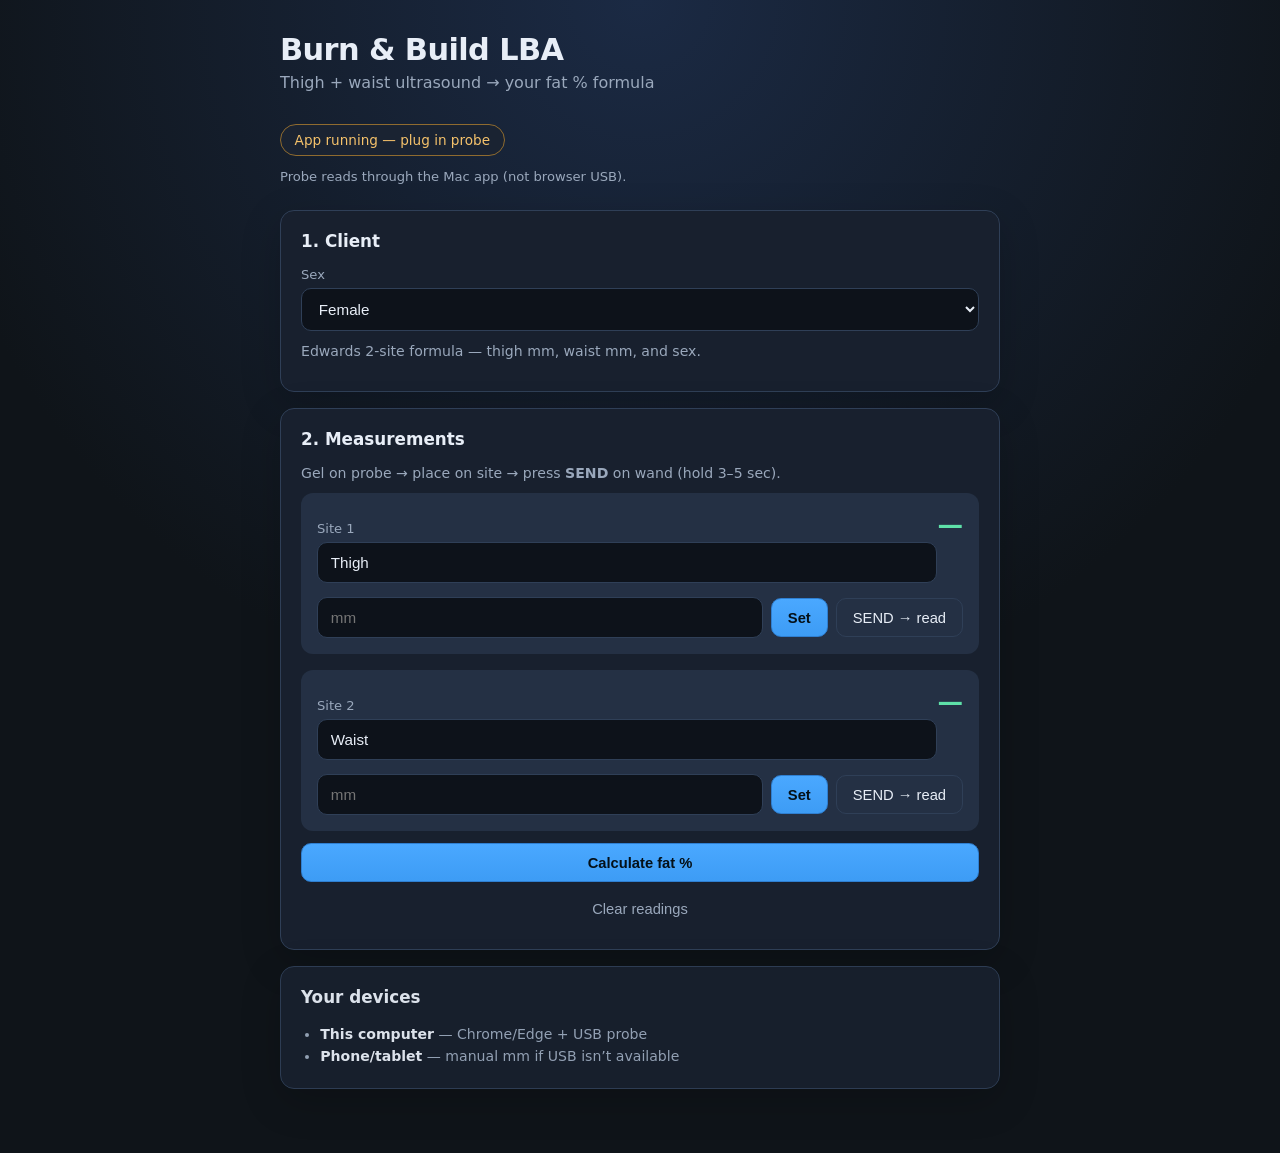
==== templates/index.html @ 77f8fb45 "Initial commit: Scanoprobe ultrasound reader" ====
<!DOCTYPE html>
<html lang="en">
<head>
  <meta charset="UTF-8">
  <meta name="viewport" content="width=device-width, initial-scale=1.0, viewport-fit=cover">
  <meta name="theme-color" content="#0f1419">
  <meta name="apple-mobile-web-app-capable" content="yes">
  <title>Burn &amp; Build LBA</title>
  <link rel="stylesheet" href="/static/style.css">
  <link rel="manifest" href="/static/manifest.webmanifest">
</head>
<body data-backend="flask">
  <main class="container">
    <header>
      <h1>Burn &amp; Build LBA</h1>
      <p class="subtitle">Thigh + waist ultrasound → your fat % formula</p>
      <div class="header-actions">
        <div id="device-status" class="status-pill">Loading…</div>
        <button type="button" class="btn secondary" id="connect-probe">Connect probe</button>
      </div>
      <p id="compat-note" class="compat-note"></p>
    </header>

    <section id="result" class="card result-card hidden">
      <span class="result-label">Body fat</span>
      <span class="result-value" id="fat-percent">—</span>
    </section>

    <section class="card">
      <h2>1. Client</h2>
      <label class="field">
        <span>Sex</span>
        <select id="sex-input">
          <option value="female">Female</option>
          <option value="male">Male</option>
        </select>
      </label>
      <p class="hint">Edwards 2-site formula — thigh mm, waist mm, and sex.</p>
    </section>

    <section class="card">
      <h2>2. Measurements</h2>
      <p class="hint">Gel on probe → place on site → press <strong>SEND</strong> on wand (hold 3–5 sec).</p>
      <div class="sites">
        <article class="site">
          <div class="site-header">
            <label class="field compact">
              <span>Site 1</span>
              <input id="site1-name" type="text" placeholder="Thigh" value="Thigh" autocomplete="off">
            </label>
            <span class="reading" id="mm1-display">—</span>
          </div>
          <div class="measure-row">
            <input id="mm1-input" type="number" step="0.1" min="0.1" max="80" placeholder="mm" inputmode="decimal">
            <button type="button" class="btn primary" data-action="save-mm" data-site="1">Set</button>
            <button type="button" class="btn secondary" data-action="probe" data-site="1">SEND → read</button>
          </div>
        </article>

        <article class="site">
          <div class="site-header">
            <label class="field compact">
              <span>Site 2</span>
              <input id="site2-name" type="text" placeholder="Waist" value="Waist" autocomplete="off">
            </label>
            <span class="reading" id="mm2-display">—</span>
          </div>
          <div class="measure-row">
            <input id="mm2-input" type="number" step="0.1" min="0.1" max="80" placeholder="mm" inputmode="decimal">
            <button type="button" class="btn primary" data-action="save-mm" data-site="2">Set</button>
            <button type="button" class="btn secondary" data-action="probe" data-site="2">SEND → read</button>
          </div>
        </article>
      </div>
      <button type="button" class="btn primary wide" id="calculate-btn">Calculate fat %</button>
      <button type="button" class="btn ghost" id="reset-btn">Clear readings</button>
    </section>

    <section class="card muted compat-card">
      <h2>Your devices</h2>
      <ul class="compat-list">
        <li><strong>This computer</strong> — Chrome/Edge + USB probe</li>
        <li><strong>Phone/tablet</strong> — manual mm if USB isn’t available</li>
      </ul>
    </section>
  </main>

  <div id="toast" class="toast hidden"></div>
  <script type="module" src="/static/app.js?v=5"></script>
</body>
</html>
---- static/style.css ----
:root {
  color-scheme: light dark;
  --bg: #0f1419;
  --surface: #1a2332;
  --surface-2: #243044;
  --text: #e8eef7;
  --muted: #9aa8bc;
  --accent: #3d9cf5;
  --accent-2: #5ee0a8;
  --danger: #ff6b6b;
  --border: #2f3f57;
  --radius: 14px;
  font-family: "Segoe UI", system-ui, -apple-system, sans-serif;
}

* { box-sizing: border-box; }

body {
  margin: 0;
  min-height: 100vh;
  background: radial-gradient(circle at top, #1b2a44, var(--bg) 55%);
  color: var(--text);
}

.container {
  max-width: 760px;
  margin: 0 auto;
  padding: 2rem 1.25rem 3rem;
}

header { margin-bottom: 1.5rem; }

h1 {
  margin: 0 0 0.35rem;
  font-size: 1.9rem;
  letter-spacing: -0.02em;
}

.subtitle {
  margin: 0;
  color: var(--muted);
}

.header-actions {
  display: flex;
  flex-wrap: wrap;
  gap: 0.6rem;
  align-items: center;
  margin-top: 1rem;
}

.compat-note {
  margin: 0.75rem 0 0;
  font-size: 0.82rem;
  color: var(--muted);
  line-height: 1.4;
}

.compat-list {
  margin: 0;
  padding-left: 1.2rem;
  color: var(--muted);
  font-size: 0.88rem;
  line-height: 1.6;
}

.compat-list strong {
  color: var(--text);
}

@media (max-width: 520px) {
  .measure-row {
    flex-wrap: wrap;
  }
  .measure-row .btn {
    flex: 1;
    min-width: calc(50% - 0.25rem);
  }
}

.status-pill {
  display: inline-block;
  margin-top: 1rem;
  padding: 0.45rem 0.85rem;
  border-radius: 999px;
  font-size: 0.85rem;
  background: var(--surface);
  border: 1px solid var(--border);
}

.status-pill.ok { border-color: #2f8f67; color: var(--accent-2); }
.status-pill.warn { border-color: #8f6b2f; color: #f5c26b; }
.status-pill.err { border-color: #8f3f3f; color: var(--danger); }

.card {
  background: color-mix(in srgb, var(--surface) 92%, black);
  border: 1px solid var(--border);
  border-radius: var(--radius);
  padding: 1.25rem;
  margin-bottom: 1rem;
  box-shadow: 0 12px 40px rgba(0, 0, 0, 0.18);
}

.card.muted { opacity: 0.95; }

h2 {
  margin: 0 0 1rem;
  font-size: 1.05rem;
}

.sites {
  display: grid;
  gap: 1rem;
}

.site {
  background: var(--surface-2);
  border-radius: 12px;
  padding: 1rem;
}

.site-header {
  display: flex;
  justify-content: space-between;
  align-items: baseline;
  margin-bottom: 0.85rem;
}

.site-header h3 {
  margin: 0;
  font-size: 1rem;
}

.reading {
  font-size: 1.6rem;
  font-weight: 700;
  color: var(--accent-2);
}

.actions, .row {
  display: flex;
  flex-wrap: wrap;
  gap: 0.6rem;
}

.row.labels { align-items: end; }

.btn {
  border: 1px solid var(--border);
  border-radius: 10px;
  padding: 0.65rem 1rem;
  font-size: 0.92rem;
  cursor: pointer;
  background: var(--surface);
  color: var(--text);
}

.btn.primary {
  background: linear-gradient(180deg, #4aa8ff, var(--accent));
  border-color: #2f7fd1;
  color: #041018;
  font-weight: 600;
}

.btn.secondary {
  background: transparent;
}

.field {
  display: flex;
  flex-direction: column;
  gap: 0.35rem;
  flex: 1;
  min-width: 180px;
  margin-bottom: 0.75rem;
}

.field span {
  font-size: 0.82rem;
  color: var(--muted);
}

input,
select {
  width: 100%;
  border: 1px solid var(--border);
  border-radius: 10px;
  padding: 0.7rem 0.8rem;
  background: #0d121a;
  color: var(--text);
  font-size: 0.95rem;
}

.hint {
  margin: 0 0 0.75rem;
  color: var(--muted);
  font-size: 0.88rem;
}

code {
  background: #0d121a;
  padding: 0.1rem 0.35rem;
  border-radius: 6px;
}

.result-card {
  display: flex;
  justify-content: space-between;
  align-items: center;
  background: #102018;
  border-color: #2f6b52;
}

.result-card .result-label {
  color: var(--muted);
}

.result-card .result-value {
  font-size: 2.4rem;
  font-weight: 700;
  color: var(--accent-2);
}

.field.compact {
  margin-bottom: 0;
  flex: 1;
}

.measure-row {
  display: flex;
  gap: 0.5rem;
  align-items: center;
}

.measure-row input[type="number"] {
  flex: 1;
  min-width: 0;
}

.btn.wide {
  width: 100%;
  margin-top: 0.75rem;
}

.btn.ghost {
  width: 100%;
  margin-top: 0.5rem;
  background: transparent;
  color: var(--muted);
  border-color: transparent;
}

.result {
  margin-top: 1rem;
  padding: 1rem;
  border-radius: 12px;
  background: #102018;
  border: 1px solid #2f6b52;
  display: flex;
  justify-content: space-between;
  align-items: center;
}

.result-label {
  color: var(--muted);
}

.result-value {
  font-size: 2rem;
  font-weight: 700;
  color: var(--accent-2);
}

.hidden { display: none !important; }

.toast {
  position: fixed;
  left: 50%;
  bottom: 1.25rem;
  transform: translateX(-50%);
  background: #111822;
  border: 1px solid var(--border);
  padding: 0.75rem 1rem;
  border-radius: 10px;
  max-width: 90vw;
  box-shadow: 0 8px 30px rgba(0, 0, 0, 0.35);
}

.toast.err { border-color: #8f3f3f; color: var(--danger); }
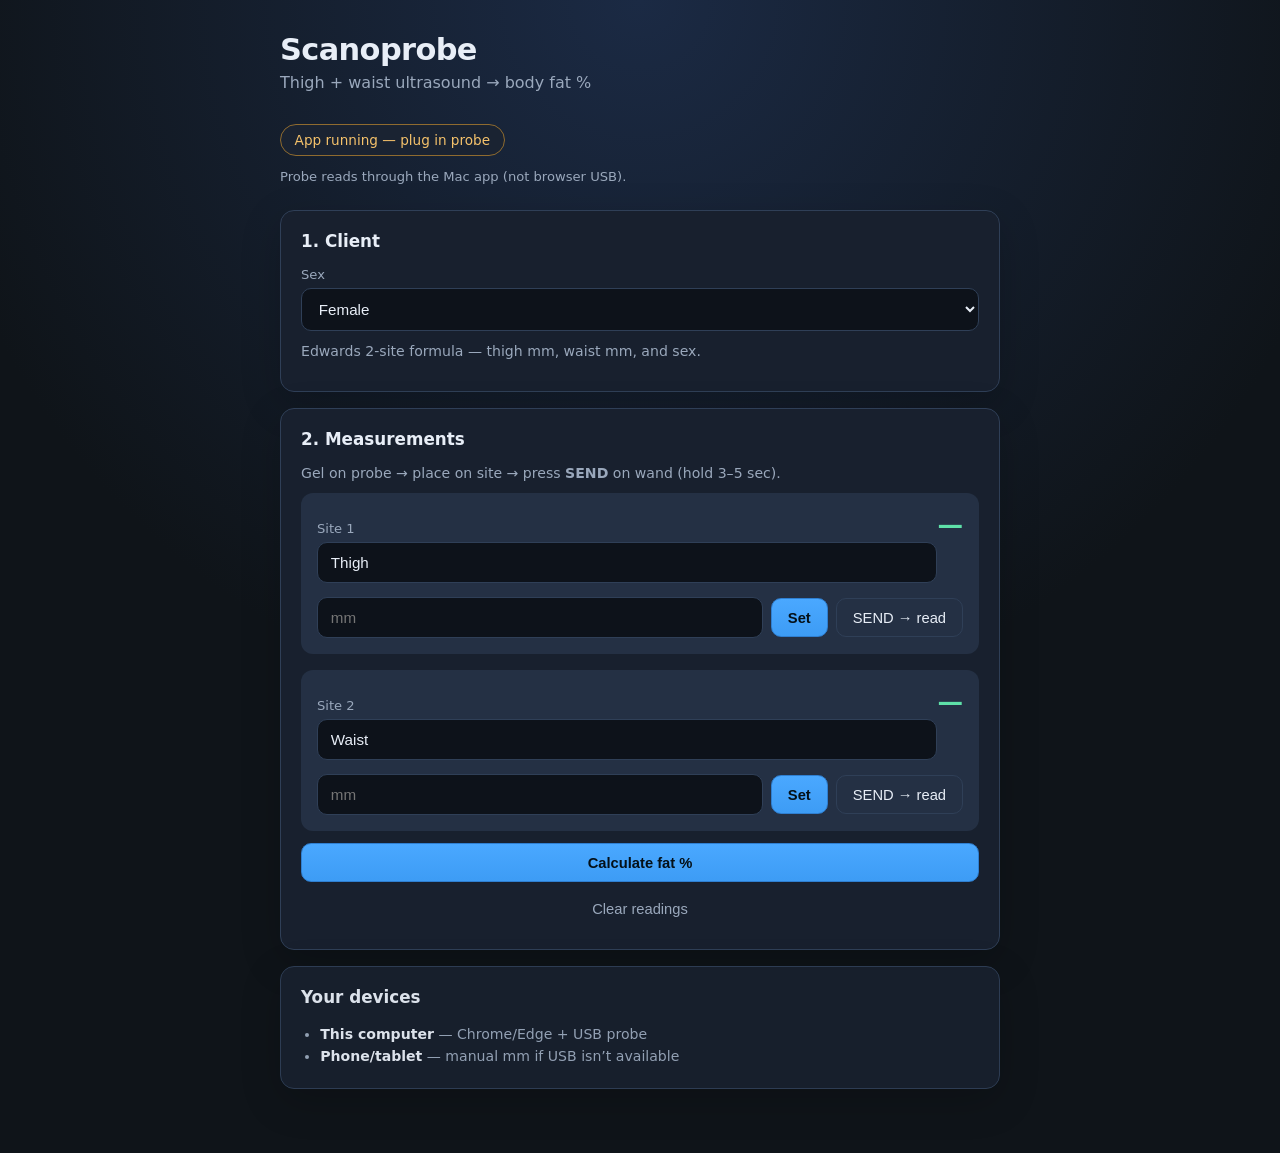
==== commit ecdc8b5c: "Rebrand UI and docs to Scanoprobe" ====
--- a/templates/index.html
+++ b/templates/index.html
@@ -5,15 +5,15 @@
   <meta name="viewport" content="width=device-width, initial-scale=1.0, viewport-fit=cover">
   <meta name="theme-color" content="#0f1419">
   <meta name="apple-mobile-web-app-capable" content="yes">
-  <title>Burn &amp; Build LBA</title>
+  <title>Scanoprobe</title>
   <link rel="stylesheet" href="/static/style.css">
   <link rel="manifest" href="/static/manifest.webmanifest">
 </head>
 <body data-backend="flask">
   <main class="container">
     <header>
-      <h1>Burn &amp; Build LBA</h1>
-      <p class="subtitle">Thigh + waist ultrasound → your fat % formula</p>
+      <h1>Scanoprobe</h1>
+      <p class="subtitle">Thigh + waist ultrasound → body fat %</p>
       <div class="header-actions">
         <div id="device-status" class="status-pill">Loading…</div>
         <button type="button" class="btn secondary" id="connect-probe">Connect probe</button>
@@ -86,6 +86,6 @@
   </main>
 
   <div id="toast" class="toast hidden"></div>
-  <script type="module" src="/static/app.js?v=5"></script>
+  <script type="module" src="/static/app.js?v=6"></script>
 </body>
 </html>
